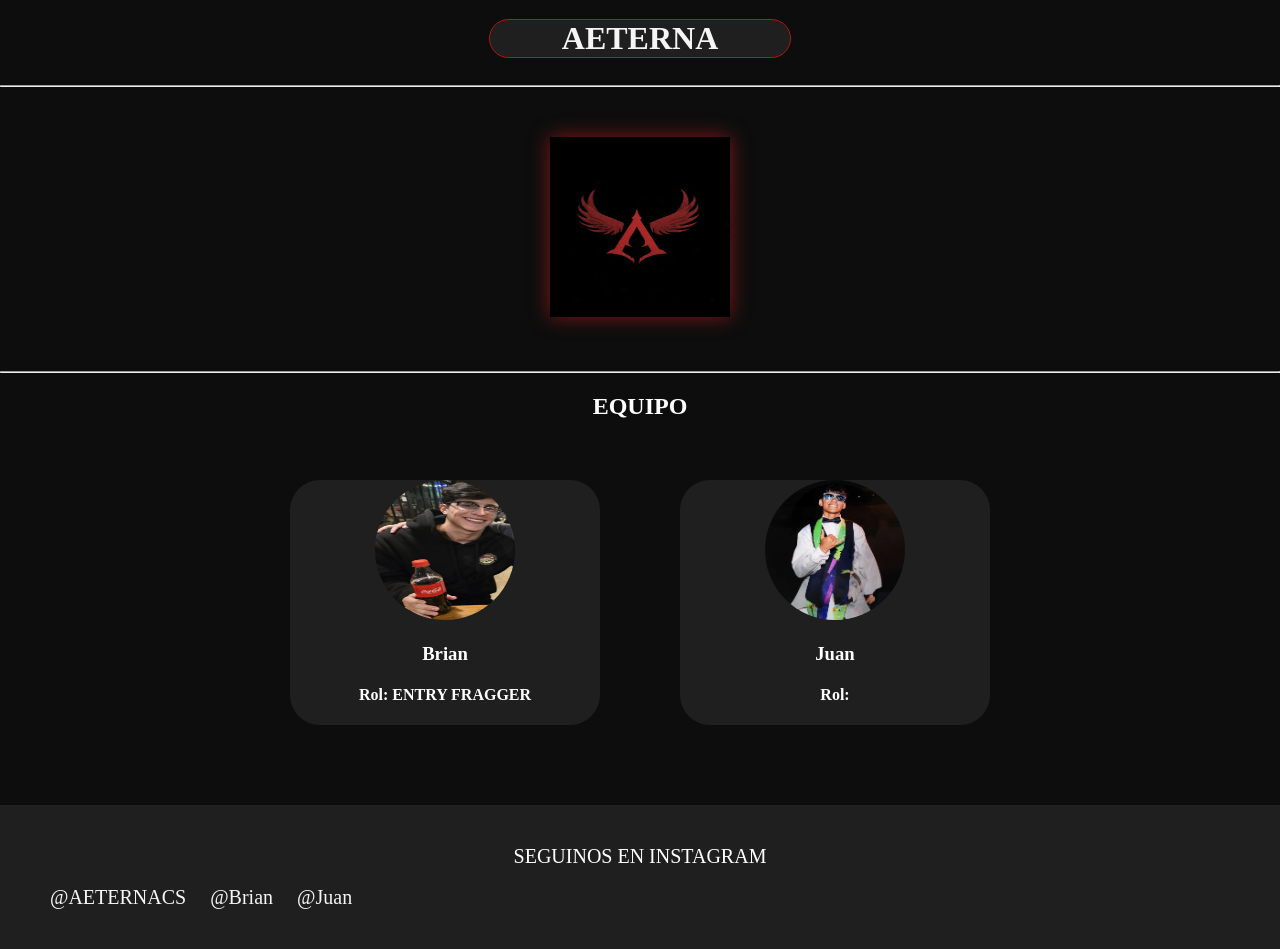
==== index.html @ 4634ca4e "Add files via upload" ====
<!DOCTYPE html>

<head>
    <meta name="viewport" content="width=device-width, initial-scale=1.0">
    <link rel="stylesheet" href="estilos/index.css">
    <title>AETERNA CSS</title>
</head>
<body>
    <header>
        <h1>AETERNA</h1>
    </header>
    <hr class="hr1">
    
    <div class="container">
        <img src="Imagenes/LOGO.jpeg" alt="" class="img1">
        <hr class="hr2">
        <h2>EQUIPO</h2>
        <div class="equipo">
            <div class="player-card">
            <img src="Imagenes/mio.jpeg" alt="">
            <h3>Brian</h3>
            <h4>Rol: ENTRY FRAGGER</h4>
            </div>
            <div class="player-card">
                <img src="Imagenes/juan.jpeg" alt="">
                <h3>Juan</h3>
                <h4>Rol:</h4>
        </div>
        </div>
    </div>
    <footer>
        <p class="follow">SEGUINOS EN INSTAGRAM</p>
        <br>
        <a href="https://www.instagram.com/aeterna_cs2/" class="a1" target="_blank">@AETERNACS</a>
        <a href="https://www.instagram.com/br1an_villalba/" class="a1" target="_blank">@Brian</a>
        <a href="https://www.instagram.com/juancruz.marzola/" class="a1" target="_blank">@Juan</a>
    </footer>
</body>
</html>
---- estilos/index.css ----
html{
    margin: 0;
    padding: 0;
}
body{
    padding: 0;
    background-color: #0d0d0d;
    margin: 0;
}
.follow{
    color: white;
    margin: 0;
    text-align: center;
    font-size: 20px;
}
footer:hover{
  box-shadow: 0px 0px 0px 0.3rem #B21B1B;
}
.a1{
    text-decoration: none;
    color: whitesmoke;
    font-size: 20px;
    padding: 10px;
}
header{
    text-align: center;
}
header h1{
    color: #f5f5f5;
    background-color: #1f1f1f;  
    text-align: center;
    display: inline-block;
    width: 300px;
    border-radius: 20px;
     margin-top: 20px;
    margin-bottom: 20px;
    outline: 1px solid #B21B1B;
}
.hr1{
    background-color: white;
    margin-bottom: 20px;
}
.hr2{
    margin-top: 20px;
}

.container{
    
    text-align: center;
}
.container h2{
    color: white;
    margin-top: 20px;
    margin-bottom: 20px;
}
.equipo{
    display: flex;
    justify-content: center;
    
}
.player-card img{
    width: 140px;
    height: 140px;
    border-radius: 50%;
}
.player-card{
    background-color: #1f1f1f;
    width: 310px;
    border-radius: 30px;
    transition: transform 0.3s;
    margin: 40px;
}
.player-card:hover{
    transform: translateY(-20px);
    box-shadow: 0.1rem 0.1rem 0.2rem 0.3rem #B21B1B;
}
.img1{
    width: 180px; 
    height: 180px; 
    margin: 30px auto; 
    filter: drop-shadow(0px 0px 10px rgba(178, 27, 27, 0.7));
    transition: all 0.4s ease-in-out;
    cursor: pointer;
}
.img1:hover{
    transform: scale(1.2);
    /* El brillo se hace más intenso y grande */
    filter: drop-shadow(0px 0px 20px rgba(255, 50, 50, 1));
}
h3, h4{
    color: white;
}
footer{
    margin-top: 40px;
    background-color: #1f1f1f;
    padding: 40px;
    transition: box-shadow 0.4s;
}
footer h4{
    margin: 0;

}
footer p{
    margin-top: 10px;
    color: white;
}

@media (max-width: 768px) {
    .contenedor-equipo { 
        flex-direction: column; 
        align-items: center;
    }

    .tarjeta-jugador { 
        width: 90%; 
        margin-bottom: 20px;
    }
    
    h1 {
        font-size: 2rem; 
    }
}
img{
    max-width: 100%;
    height: auto;
}
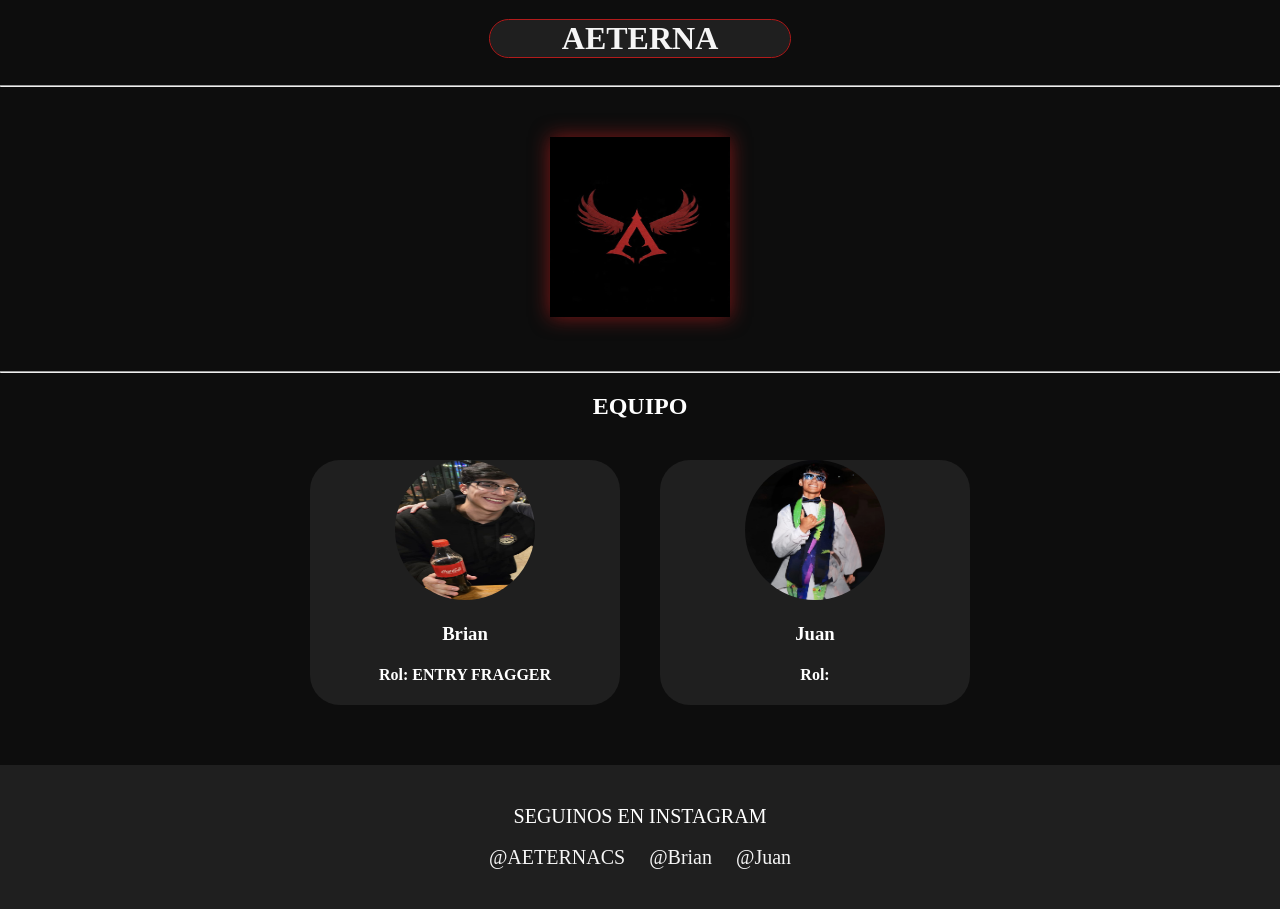
==== commit db587e2b: "Add files via upload" ====
--- a/index.html
+++ b/index.html
@@ -1,5 +1,4 @@
 <!DOCTYPE html>
-
 <head>
     <meta name="viewport" content="width=device-width, initial-scale=1.0">
     <link rel="stylesheet" href="estilos/index.css">
@@ -8,6 +7,7 @@
 <body>
     <header>
         <h1>AETERNA</h1>
+
     </header>
     <hr class="hr1">
     
@@ -27,13 +27,17 @@
                 <h4>Rol:</h4>
         </div>
         </div>
+        
     </div>
     <footer>
         <p class="follow">SEGUINOS EN INSTAGRAM</p>
         <br>
+        <div class="d1"> 
         <a href="https://www.instagram.com/aeterna_cs2/" class="a1" target="_blank">@AETERNACS</a>
         <a href="https://www.instagram.com/br1an_villalba/" class="a1" target="_blank">@Brian</a>
         <a href="https://www.instagram.com/juancruz.marzola/" class="a1" target="_blank">@Juan</a>
+    </div>
+      
     </footer>
 </body>
 </html>
--- a/estilos/index.css
+++ b/estilos/index.css
@@ -1,80 +1,104 @@
-html{
+html {
     margin: 0;
     padding: 0;
 }
-body{
+
+body {
     padding: 0;
     background-color: #0d0d0d;
     margin: 0;
 }
-.follow{
+
+.follow {
     color: white;
     margin: 0;
     text-align: center;
     font-size: 20px;
 }
-footer:hover{
-  box-shadow: 0px 0px 0px 0.3rem #B21B1B;
+.c1{
+    font-size: 20px;
+    border-radius: 10px;
+    cursor: pointer;
+    background-color: yellow;
 }
-.a1{
+.c1:hover{
+    transform: translateY(-5px);
+    box-shadow: 0.1rem 0.1rem 0.2rem 0.2rem #B21B1B;
+}
+footer:hover {
+    box-shadow: 0px 0px 0px 0.3rem #B21B1B;
+}
+.d1{
+    text-align: center;
+}
+.a1 {
     text-decoration: none;
     color: whitesmoke;
     font-size: 20px;
     padding: 10px;
 }
-header{
+
+header {
     text-align: center;
 }
-header h1{
+
+header h1 {
     color: #f5f5f5;
     background-color: #1f1f1f;  
     text-align: center;
     display: inline-block;
     width: 300px;
     border-radius: 20px;
-     margin-top: 20px;
+    margin-top: 20px;
     margin-bottom: 20px;
     outline: 1px solid #B21B1B;
 }
-.hr1{
+
+.hr1 {
     background-color: white;
     margin-bottom: 20px;
 }
-.hr2{
+
+.hr2 {
     margin-top: 20px;
 }
 
-.container{
-    
+.container {
     text-align: center;
 }
-.container h2{
+
+.container h2 {
     color: white;
     margin-top: 20px;
     margin-bottom: 20px;
 }
-.equipo{
+
+.equipo {
     display: flex;
     justify-content: center;
-    
+    flex-wrap: wrap; /* Esto ayuda a que bajen si no caben */
 }
-.player-card img{
+
+.player-card img {
     width: 140px;
     height: 140px;
     border-radius: 50%;
 }
-.player-card{
+
+.player-card {
     background-color: #1f1f1f;
     width: 310px;
     border-radius: 30px;
     transition: transform 0.3s;
-    margin: 40px;
+    margin: 20px; /* Reduje un poco el margen para que quepa mejor */
 }
-.player-card:hover{
+
+.player-card:hover {
     transform: translateY(-20px);
     box-shadow: 0.1rem 0.1rem 0.2rem 0.3rem #B21B1B;
 }
-.img1{
+
+.img1 {
     width: 180px; 
     height: 180px; 
     margin: 30px auto; 
@@ -82,45 +106,52 @@
     transition: all 0.4s ease-in-out;
     cursor: pointer;
 }
-.img1:hover{
+
+.img1:hover {
     transform: scale(1.2);
-    /* El brillo se hace más intenso y grande */
     filter: drop-shadow(0px 0px 20px rgba(255, 50, 50, 1));
 }
-h3, h4{
+
+h3, h4 {
     color: white;
 }
-footer{
+
+footer {
     margin-top: 40px;
     background-color: #1f1f1f;
     padding: 40px;
     transition: box-shadow 0.4s;
 }
-footer h4{
+
+footer h4 {
     margin: 0;
+}
 
-}
-footer p{
+footer p {
     margin-top: 10px;
     color: white;
 }
 
-@media (max-width: 768px) {
-    .contenedor-equipo { 
-        flex-direction: column; 
-        align-items: center;
+@media (max-width: 600px) {
+    /* Buscá la clase que envuelve a Brian y Juan y poné su nombre acá */
+    .equipo-container, .jugadores, section { 
+        display: flex;
+        flex-direction: column; /* Los pone uno abajo del otro */
+        gap: 20px;
     }
 
-    .tarjeta-jugador { 
-        width: 90%; 
-        margin-bottom: 20px;
+    /* Hace que las tarjetas ocupen el ancho del celular */
+    .tarjeta, .player-card { 
+        width: 70% !important; 
+        max-width: 350px;
     }
-    
+
     h1 {
-        font-size: 2rem; 
+        font-size: 1.8rem; /* Ajusta el título para que no sea gigante */
     }
 }
-img{
+
+img {
     max-width: 100%;
     height: auto;
-}
+}
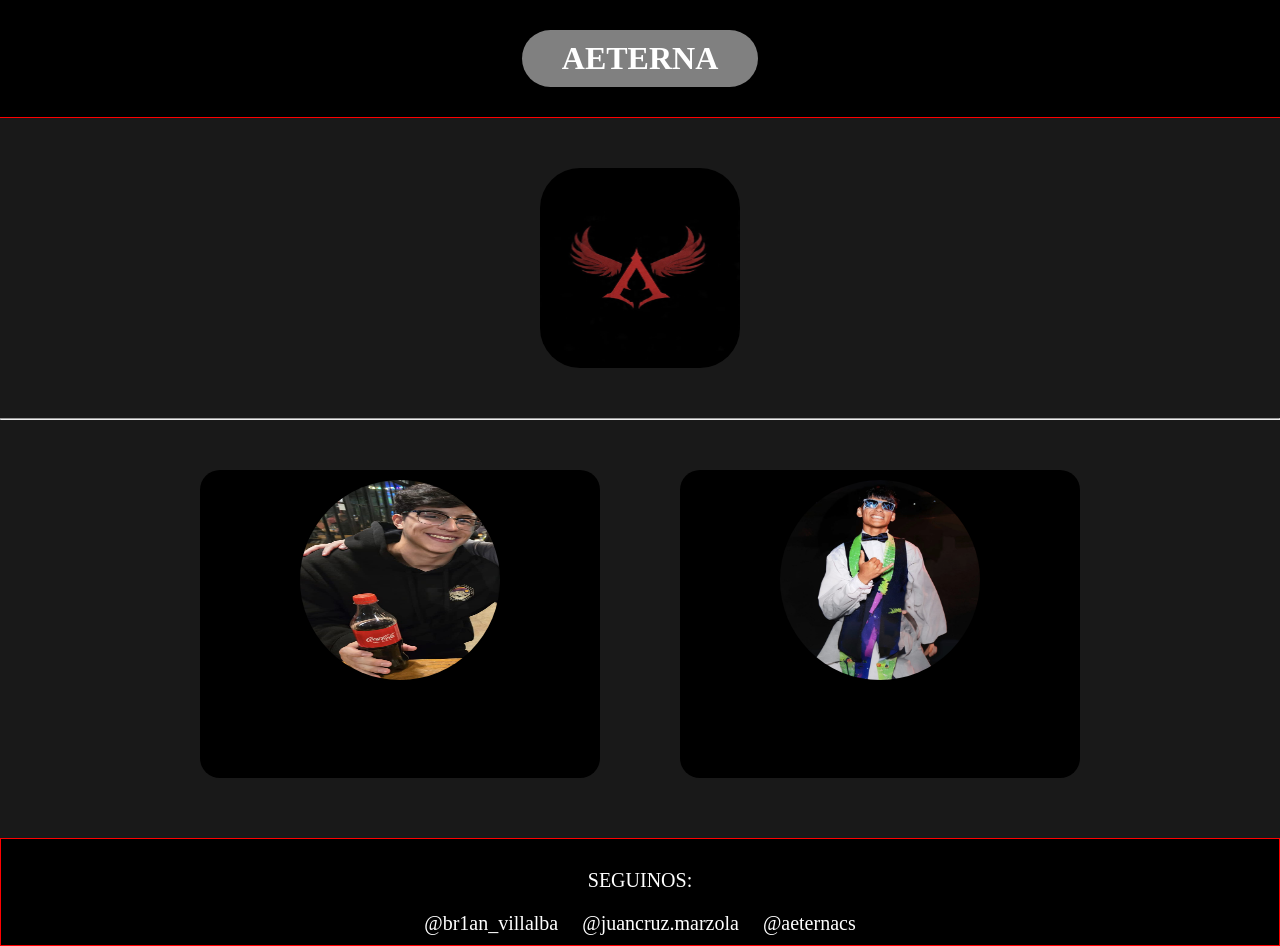
==== commit 09f5a2e3: "Add files via upload" ====
--- a/index.html
+++ b/index.html
@@ -5,39 +5,41 @@
     <title>AETERNA CSS</title>
 </head>
 <body>
-    <header>
-        <h1>AETERNA</h1>
-
+    <header class="encabezado">
+        <h1 class="nombre-logo">
+            AETERNA
+        </h1>
     </header>
-    <hr class="hr1">
-    
-    <div class="container">
+    <div class="imagen">
         <img src="Imagenes/LOGO.jpeg" alt="" class="img1">
-        <hr class="hr2">
-        <h2>EQUIPO</h2>
-        <div class="equipo">
-            <div class="player-card">
-            <img src="Imagenes/mio.jpeg" alt="">
-            <h3>Brian</h3>
-            <h4>Rol: ENTRY FRAGGER</h4>
-            </div>
-            <div class="player-card">
-                <img src="Imagenes/juan.jpeg" alt="">
-                <h3>Juan</h3>
-                <h4>Rol:</h4>
+    </div>
+    <hr>
+ <div class="contenedor">
+       <div class="tarjeta">
+        <div class="jugador">
+            <img src="Imagenes/mio.jpeg" alt="" class="img2">
+            <p>Brian</p>
+            <p>Rol: IGL</p>
+        </div>
+    </div>
+    <div class="tarjeta">
+        <div class="jugador">
+            <img src="Imagenes/juan.jpeg" alt="" class="img2">
+            <p>Juan</p>
+            <p>Rol: ENTRY FRAGGER</p>
         </div>
         </div>
-        
     </div>
-    <footer>
-        <p class="follow">SEGUINOS EN INSTAGRAM</p>
-        <br>
-        <div class="d1"> 
-        <a href="https://www.instagram.com/aeterna_cs2/" class="a1" target="_blank">@AETERNACS</a>
-        <a href="https://www.instagram.com/br1an_villalba/" class="a1" target="_blank">@Brian</a>
-        <a href="https://www.instagram.com/juancruz.marzola/" class="a1" target="_blank">@Juan</a>
-    </div>
-      
+ </div>
+   
+     <footer>
+        <div class="text">
+            <p>SEGUINOS:</p> <br>
+            <a href="https://www.instagram.com/br1an_villalba/" target="_blank" class="p1"> @br1an_villalba</a>
+            <a href="https://www.instagram.com/juancruz.marzola/" target="_blank" class="p1"> @juancruz.marzola</a>
+            <a href="https://www.instagram.com/aeterna_esports2025/" target="_blank" class="p1">@aeternacs</a>
+        </div>
     </footer>
+   
 </body>
 </html>
--- a/estilos/index.css
+++ b/estilos/index.css
@@ -1,157 +1,133 @@
-html {
+html{
     margin: 0;
     padding: 0;
 }
+body{
+    margin: 0px;
+    padding: 0px;
+    background-color: rgba(0, 0, 0, 0.9);
+}
+.encabezado{
+    background-color: rgba(0, 0, 0);
+    display: flex;
+    justify-content: center; /* Esto centra lo que esté adentro */
+    padding: 10px 0;
+    border-bottom: 1px solid red;
+    margin-bottom: 40px;
+}
+.contenedor{
+    width: 100%;
+    height: auto;
+    justify-content: center;
+    display: flex;
+    padding: 10px 0;
+}
+.imagen{
+    width: 100%;
+    height: auto;
+    justify-content: center;
+    display: flex;
+    padding: 10px 0;
+}
+hr{
+    margin-top: 40px;
+    margin-bottom: 40px;
+}
+.tarjeta{
+    width: 400px;
+    height: auto;
+    justify-content: center;
+    display: flex;
+    padding: 10px 0;
+    background-color: black;
+    border-radius: 20px;
+    transition: 0.5 ease;
+    margin-left: 40px;
+    margin-right: 40px;
+}
 
-body {
-    padding: 0;
-    background-color: #0d0d0d;
+.nombre-logo{
+    background-color: gray;
+    color: white;
+    width: fit-content;      /* Esto hace que el gris sea del tamaño del texto */
+    padding: 10px 40px;     /* Espacio para que no se vea apretado */
+    margin: 20px 0;         /* 20px arriba/abajo, 0 a los lados (flex ya lo centra) */
+    text-align: center;
+    border-radius: 40px;
+}
+
+.img1{
+    width: 200px;
+    height: 200px; 
+    transition: 1s ease;
+    border-radius: 40px;
+    backface-visibility: hidden;
+}
+.img1:hover{
+    transform: translateY(-20px);
+    box-shadow: 1px 1px 10px 4px red;
+
+}
+.img2{
+    width: 200px;
+    height: 200px; 
+    border-radius: 50%;
+}
+footer{
+    background-color: black;
+    padding: 10px;
+    margin-top: 50px;
+    text-align: center;
+    display: flex;
+    flex-wrap: wrap;
+    flex-direction: column;
+}
+.text{
     margin: 0;
 }
-
-.follow {
+.text p{
+    display: inline-block;
     color: white;
-    margin: 0;
+    font-size: 20px;
+    transition: 1s ease;
+}
+.p1{
+    padding-left: 10px;
+    padding-right: 10px ;
+    font-size: 20px;
+    text-decoration: none;
+    color: white;
+    transition: 1s ease;
+}
+.p1:hover{
+    color: cyan;
+    text-shadow: 4px 4px red;
+}
+footer{
+    border: 1px solid red;
+}
+.jugador p{
+    opacity: 0;
+    color: white;
     text-align: center;
+    transition: 0.5s ease;
+}
+.tarjeta:hover{
+    box-shadow: 0px 0px 30px 0 red;
+    transform: translateY(-10px);
+}
+.tarjeta:hover p{
+    opacity: 1;
     font-size: 20px;
-}
-.c1{
-    font-size: 20px;
-    border-radius: 10px;
-    cursor: pointer;
-    background-color: yellow;
-}
-.c1:hover{
-    transform: translateY(-5px);
-    box-shadow: 0.1rem 0.1rem 0.2rem 0.2rem #B21B1B;
-}
-footer:hover {
-    box-shadow: 0px 0px 0px 0.3rem #B21B1B;
-}
-.d1{
-    text-align: center;
-}
-.a1 {
-    text-decoration: none;
-    color: whitesmoke;
-    font-size: 20px;
-    padding: 10px;
+    text-shadow: 10px 10px red;
+    transform: translateY(-10px);
 }
 
-header {
-    text-align: center;
+@media screen and (max-width: 480px){
+
+body{
+    height: 100%;
 }
 
-header h1 {
-    color: #f5f5f5;
-    background-color: #1f1f1f;  
-    text-align: center;
-    display: inline-block;
-    width: 300px;
-    border-radius: 20px;
-    margin-top: 20px;
-    margin-bottom: 20px;
-    outline: 1px solid #B21B1B;
 }
 
-.hr1 {
-    background-color: white;
-    margin-bottom: 20px;
-}
-
-.hr2 {
-    margin-top: 20px;
-}
-
-.container {
-    text-align: center;
-}
-
-.container h2 {
-    color: white;
-    margin-top: 20px;
-    margin-bottom: 20px;
-}
-
-.equipo {
-    display: flex;
-    justify-content: center;
-    flex-wrap: wrap; /* Esto ayuda a que bajen si no caben */
-}
-
-.player-card img {
-    width: 140px;
-    height: 140px;
-    border-radius: 50%;
-}
-
-.player-card {
-    background-color: #1f1f1f;
-    width: 310px;
-    border-radius: 30px;
-    transition: transform 0.3s;
-    margin: 20px; /* Reduje un poco el margen para que quepa mejor */
-}
-
-.player-card:hover {
-    transform: translateY(-20px);
-    box-shadow: 0.1rem 0.1rem 0.2rem 0.3rem #B21B1B;
-}
-
-.img1 {
-    width: 180px; 
-    height: 180px; 
-    margin: 30px auto; 
-    filter: drop-shadow(0px 0px 10px rgba(178, 27, 27, 0.7));
-    transition: all 0.4s ease-in-out;
-    cursor: pointer;
-}
-
-.img1:hover {
-    transform: scale(1.2);
-    filter: drop-shadow(0px 0px 20px rgba(255, 50, 50, 1));
-}
-
-h3, h4 {
-    color: white;
-}
-
-footer {
-    margin-top: 40px;
-    background-color: #1f1f1f;
-    padding: 40px;
-    transition: box-shadow 0.4s;
-}
-
-footer h4 {
-    margin: 0;
-}
-
-footer p {
-    margin-top: 10px;
-    color: white;
-}
-
-@media (max-width: 600px) {
-    /* Buscá la clase que envuelve a Brian y Juan y poné su nombre acá */
-    .equipo-container, .jugadores, section { 
-        display: flex;
-        flex-direction: column; /* Los pone uno abajo del otro */
-        gap: 20px;
-    }
-
-    /* Hace que las tarjetas ocupen el ancho del celular */
-    .tarjeta, .player-card { 
-        width: 70% !important; 
-        max-width: 350px;
-    }
-
-    h1 {
-        font-size: 1.8rem; /* Ajusta el título para que no sea gigante */
-    }
-}
-
-img {
-    max-width: 100%;
-    height: auto;
-}
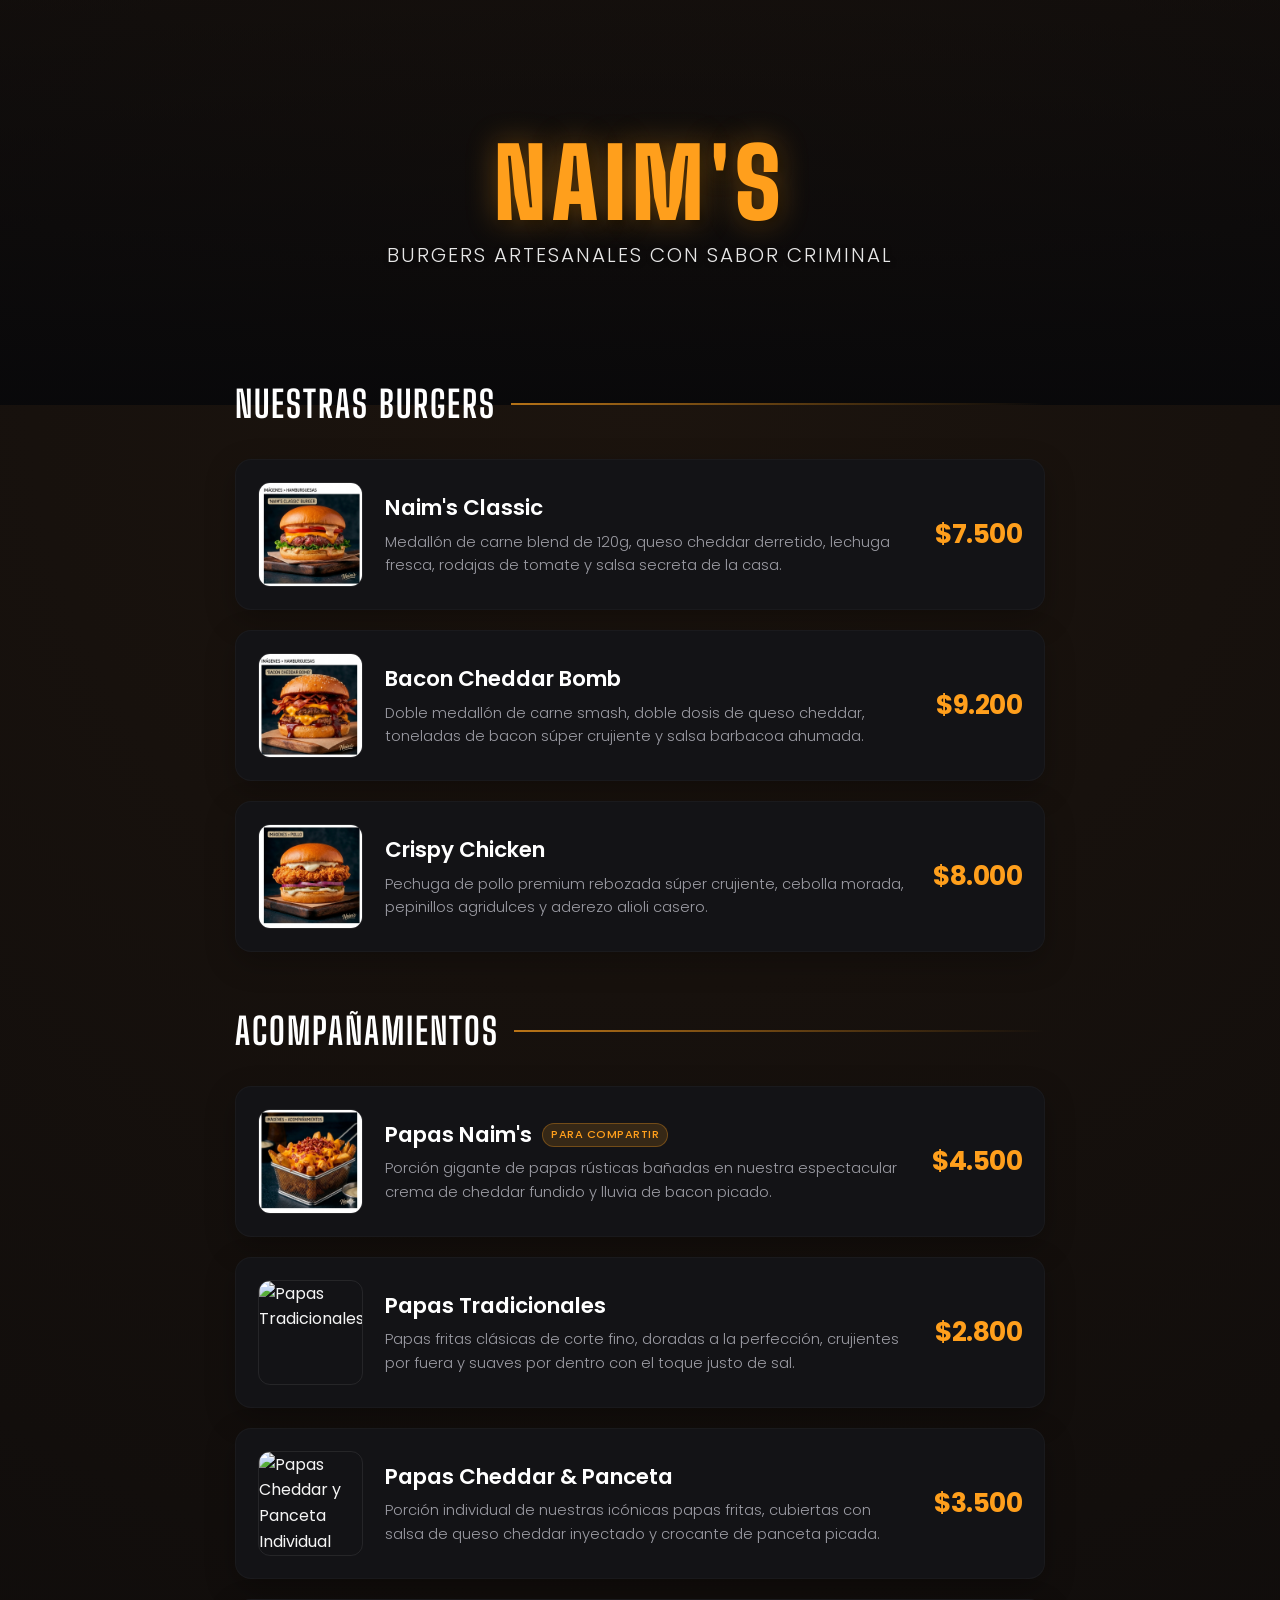
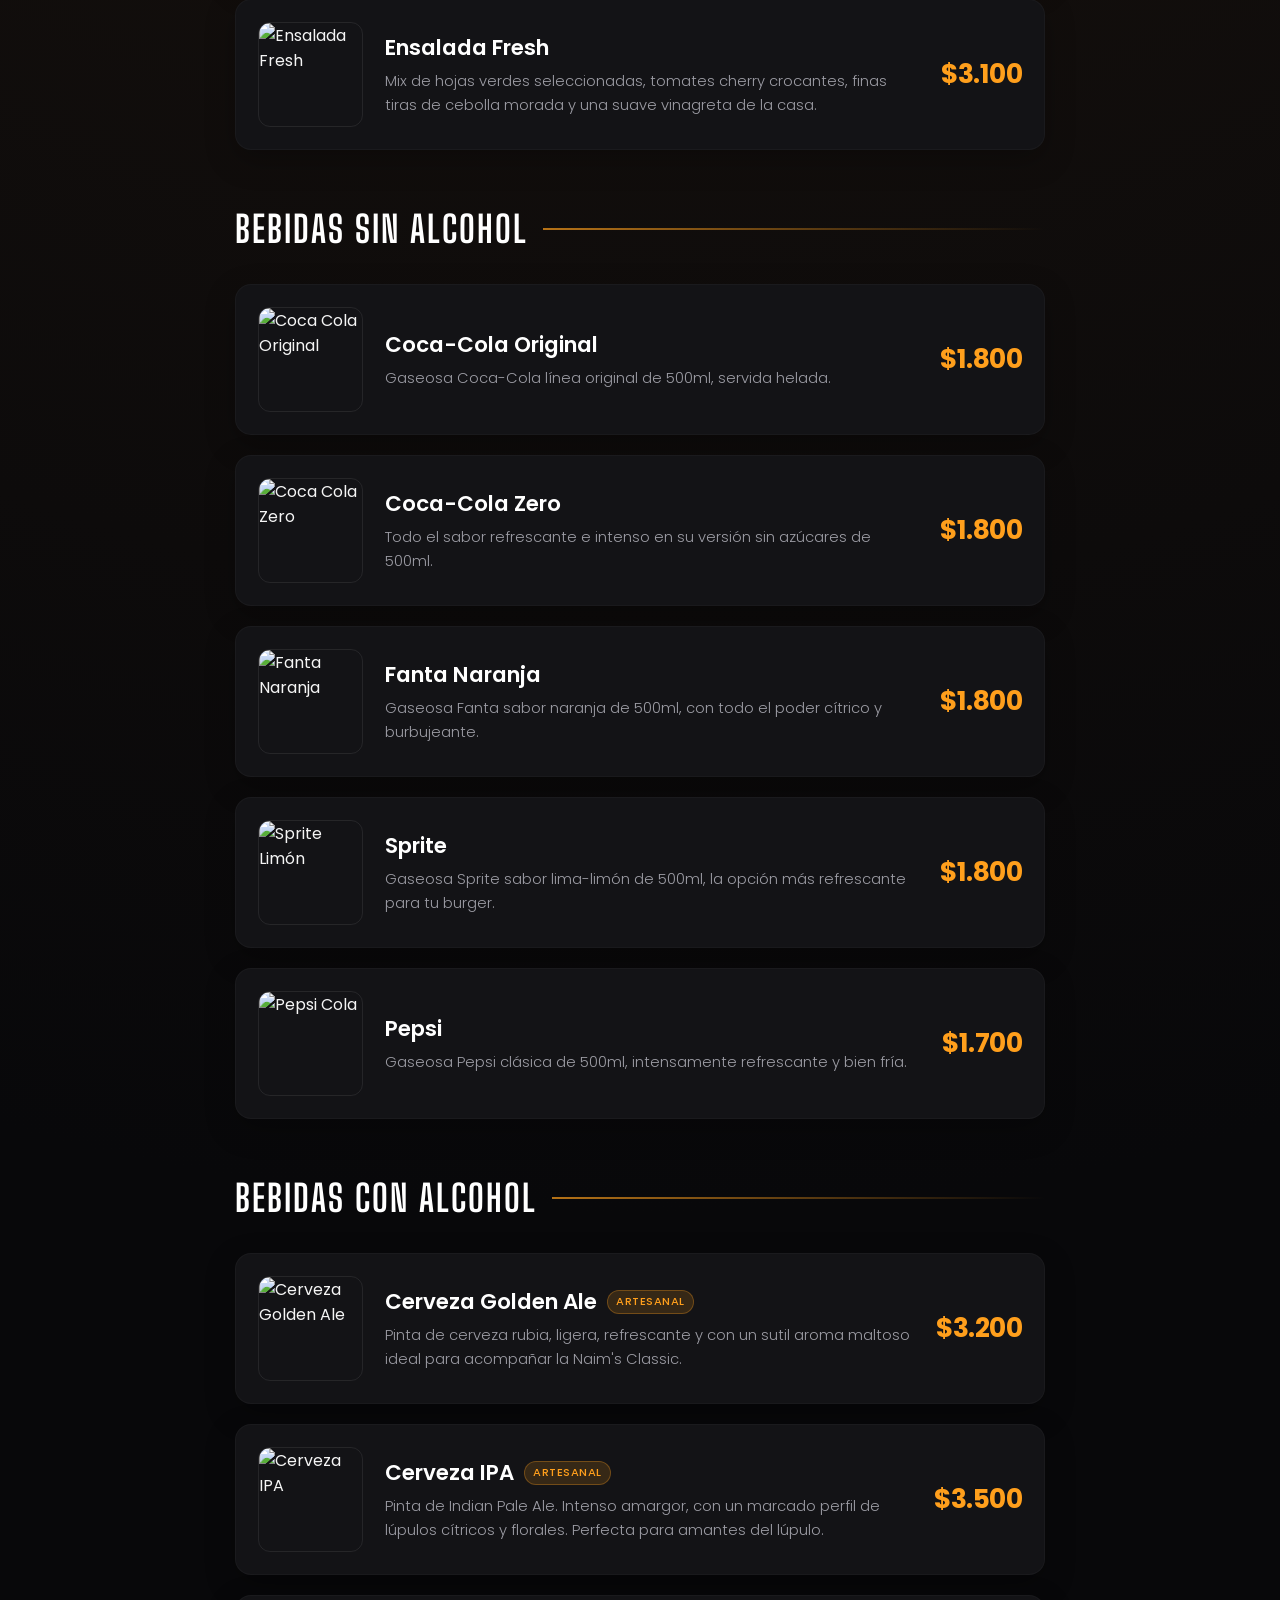
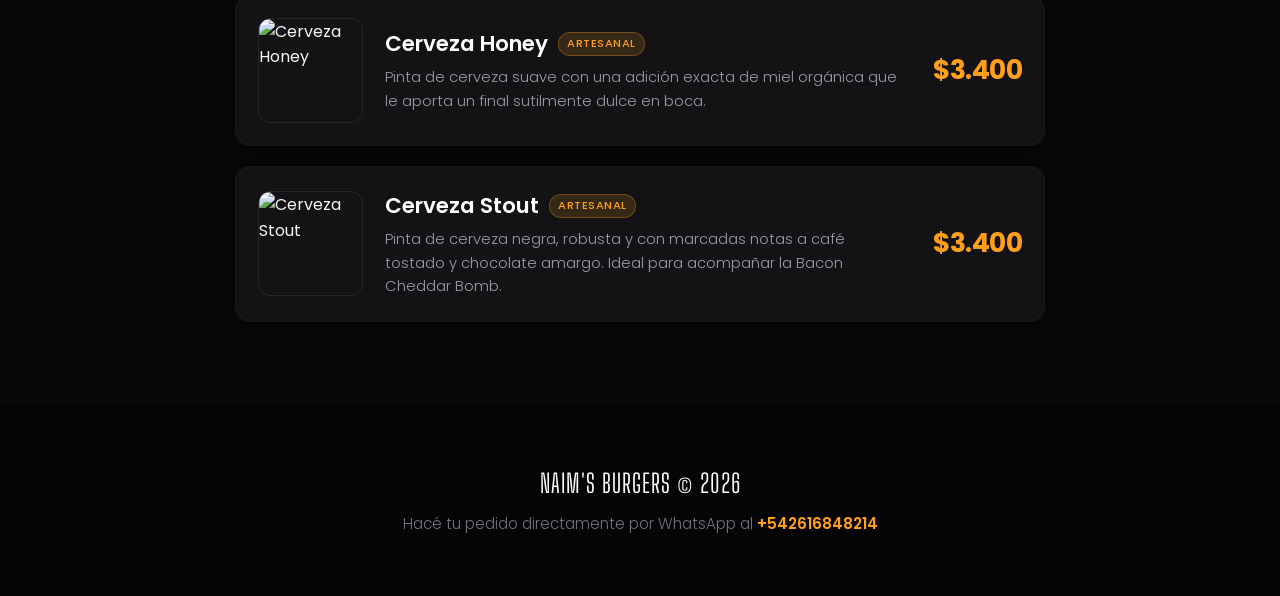
==== commit 659d729e: "Update index.html" ====
--- a/index.html
+++ b/index.html
@@ -1,45 +1,210 @@
 <!DOCTYPE html>
+<html lang="es">
 <head>
+    <meta charset="UTF-8">
     <meta name="viewport" content="width=device-width, initial-scale=1.0">
-    <link rel="stylesheet" href="estilos/index.css">
-    <title>AETERNA CSS</title>
+    <title>Naim's - Premium Burgers</title>
+    <!-- Importamos tipografías modernas y estéticas de Google Fonts -->
+    <link rel="preconnect" href="https://fonts.googleapis.com">
+    <link rel="preconnect" href="https://fonts.gstatic.com" crossorigin>
+    <link href="https://fonts.googleapis.com/css2?family=Big+Shoulders+Display:wght@800;900&family=Poppins:wght@300;400;600;700&display=swap" rel="stylesheet">
+    <!-- Tu archivo de estilos -->
+    <link rel="stylesheet" href="../estilos/index.css">
 </head>
 <body>
-    <header class="encabezado">
-        <h1 class="nombre-logo">
-            AETERNA
-        </h1>
+
+    <header>
+        <div class="header-overlay"></div>
+        <div class="header-content">
+            <h1>Naim's</h1>
+            <p class="slogan">Burgers artesanales con sabor criminal</p>
+        </div>
     </header>
-    <div class="imagen">
-        <img src="Imagenes/LOGO.jpeg" alt="" class="img1">
-    </div>
-    <hr>
- <div class="contenedor">
-       <div class="tarjeta">
-        <div class="jugador">
-            <img src="Imagenes/mio.jpeg" alt="" class="img2">
-            <p>Brian</p>
-            <p>Rol: IGL</p>
-        </div>
-    </div>
-    <div class="tarjeta">
-        <div class="jugador">
-            <img src="Imagenes/juan.jpeg" alt="" class="img2">
-            <p>Juan</p>
-            <p>Rol: ENTRY FRAGGER</p>
-        </div>
-        </div>
-    </div>
- </div>
-   
-     <footer>
-        <div class="text">
-            <p>SEGUINOS:</p> <br>
-            <a href="https://www.instagram.com/br1an_villalba/" target="_blank" class="p1"> @br1an_villalba</a>
-            <a href="https://www.instagram.com/juancruz.marzola/" target="_blank" class="p1"> @juancruz.marzola</a>
-            <a href="https://www.instagram.com/aeterna_esports2025/" target="_blank" class="p1">@aeternacs</a>
-        </div>
+
+    <main class="menu-container">
+        
+        <!-- SECCIÓN: HAMBURGUESAS -->
+        <section class="menu-section">
+            <h2 class="section-title">Nuestras Burgers</h2>
+            <div class="menu-grid">
+                
+                <div class="menu-item">
+                    <img src="../img/splitimage.im-1.png" alt="Naim's Classic" class="burger-img">
+                    <div class="item-info">
+                        <h3>Naim's Classic</h3>
+                        <p>Medallón de carne blend de 120g, queso cheddar derretido, lechuga fresca, rodajas de tomate y salsa secreta de la casa.</p>
+                    </div>
+                    <span class="price">$7.500</span>
+                </div>
+
+                <div class="menu-item">
+                    <img src="../img/splitimage.im-2.png" alt="Bacon Cheddar Bomb" class="burger-img">
+                    <div class="item-info">
+                        <h3>Bacon Cheddar Bomb</h3>
+                        <p>Doble medallón de carne smash, doble dosis de queso cheddar, toneladas de bacon súper crujiente y salsa barbacoa ahumada.</p>
+                    </div>
+                    <span class="price">$9.200</span>
+                </div>
+
+                <div class="menu-item">
+                    <img src="../img/splitimage.im-3.png" alt="Crispy Chicken" class="burger-img">
+                    <div class="item-info">
+                        <h3>Crispy Chicken</h3>
+                        <p>Pechuga de pollo premium rebozada súper crujiente, cebolla morada, pepinillos agridulces y aderezo alioli casero.</p>
+                    </div>
+                    <span class="price">$8.000</span>
+                </div>
+
+            </div>
+        </section>
+
+        <!-- SECCIÓN: ACOMPAÑAMIENTOS -->
+        <section class="menu-section">
+            <h2 class="section-title">Acompañamientos</h2>
+            <div class="menu-grid">
+                
+                <div class="menu-item">
+                    <img src="../img/splitimage.im-4.png" alt="Papas Naim's" class="burger-img">
+                    <div class="item-info">
+                        <h3>Papas Naim's <span class="badge">Para Compartir</span></h3>
+                        <p>Porción gigante de papas rústicas bañadas en nuestra espectacular crema de cheddar fundido y lluvia de bacon picado.</p>
+                    </div>
+                    <span class="price">$4.500</span>
+                </div>
+
+                <div class="menu-item">
+                    <img src="https://images.unsplash.com/photo-1573080496219-bb080dd4f877?q=80&w=400" alt="Papas Tradicionales" class="burger-img">
+                    <div class="item-info">
+                        <h3>Papas Tradicionales</h3>
+                        <p>Papas fritas clásicas de corte fino, doradas a la perfección, crujientes por fuera y suaves por dentro con el toque justo de sal.</p>
+                    </div>
+                    <span class="price">$2.800</span>
+                </div>
+
+                <div class="menu-item">
+                    <img src="https://images.unsplash.com/photo-1607301408220-e1d4ba81d23b?q=80&w=400" alt="Papas Cheddar y Panceta Individual" class="burger-img">
+                    <div class="item-info">
+                        <h3>Papas Cheddar & Panceta</h3>
+                        <p>Porción individual de nuestras icónicas papas fritas, cubiertas con salsa de queso cheddar inyectado y crocante de panceta picada.</p>
+                    </div>
+                    <span class="price">$3.500</span>
+                </div>
+
+                <div class="menu-item">
+                    <img src="https://images.unsplash.com/photo-1512621776951-a57141f2eefd?q=80&w=400" alt="Ensalada Fresh" class="burger-img">
+                    <div class="item-info">
+                        <h3>Ensalada Fresh</h3>
+                        <p>Mix de hojas verdes seleccionadas, tomates cherry crocantes, finas tiras de cebolla morada y una suave vinagreta de la casa.</p>
+                    </div>
+                    <span class="price">$3.100</span>
+                </div>
+
+            </div>
+        </section>
+
+        <!-- SECCIÓN: BEBIDAS SIN ALCOHOL -->
+        <section class="menu-section">
+            <h2 class="section-title">Bebidas sin Alcohol</h2>
+            <div class="menu-grid">
+                
+                <div class="menu-item">
+                    <img src="https://images.unsplash.com/photo-1622483767028-3f66f32aef97?q=80&w=400" alt="Coca Cola Original" class="burger-img">
+                    <div class="item-info">
+                        <h3>Coca-Cola Original</h3>
+                        <p>Gaseosa Coca-Cola línea original de 500ml, servida helada.</p>
+                    </div>
+                    <span class="price">$1.800</span>
+                </div>
+
+                <div class="menu-item">
+                    <img src="https://images.unsplash.com/photo-1554866585-cd94860890b7?q=80&w=400" alt="Coca Cola Zero" class="burger-img">
+                    <div class="item-info">
+                        <h3>Coca-Cola Zero</h3>
+                        <p>Todo el sabor refrescante e intenso en su versión sin azúcares de 500ml.</p>
+                    </div>
+                    <span class="price">$1.800</span>
+                </div>
+
+                <div class="menu-item">
+                    <img src="https://images.unsplash.com/photo-1624517452488-04869289c4ca?q=80&w=400" alt="Fanta Naranja" class="burger-img">
+                    <div class="item-info">
+                        <h3>Fanta Naranja</h3>
+                        <p>Gaseosa Fanta sabor naranja de 500ml, con todo el poder cítrico y burbujeante.</p>
+                    </div>
+                    <span class="price">$1.800</span>
+                </div>
+
+                <div class="menu-item">
+                    <img src="https://images.unsplash.com/photo-1625772290748-160b2a603897?q=80&w=400" alt="Sprite Limón" class="burger-img">
+                    <div class="item-info">
+                        <h3>Sprite</h3>
+                        <p>Gaseosa Sprite sabor lima-limón de 500ml, la opción más refrescante para tu burger.</p>
+                    </div>
+                    <span class="price">$1.800</span>
+                </div>
+
+                <div class="menu-item">
+                    <img src="https://images.unsplash.com/photo-1531384370597-8590413be53a?q=80&w=400" alt="Pepsi Cola" class="burger-img">
+                    <div class="item-info">
+                        <h3>Pepsi</h3>
+                        <p>Gaseosa Pepsi clásica de 500ml, intensamente refrescante y bien fría.</p>
+                    </div>
+                    <span class="price">$1.700</span>
+                </div>
+
+            </div>
+        </section>
+
+        <!-- SECCIÓN: BEBIDAS CON ALCOHOL -->
+        <section class="menu-section">
+            <h2 class="section-title">Bebidas con Alcohol</h2>
+            <div class="menu-grid">
+                
+                <div class="menu-item">
+                    <img src="https://images.unsplash.com/photo-1608270586620-248524c67de9?q=80&w=400" alt="Cerveza Golden Ale" class="burger-img">
+                    <div class="item-info">
+                        <h3>Cerveza Golden Ale <span class="badge">Artesanal</span></h3>
+                        <p>Pinta de cerveza rubia, ligera, refrescante y con un sutil aroma maltoso ideal para acompañar la Naim's Classic.</p>
+                    </div>
+                    <span class="price">$3.200</span>
+                </div>
+
+                <div class="menu-item">
+                    <img src="https://images.unsplash.com/photo-1532634922-8fe0b757fb13?q=80&w=400" alt="Cerveza IPA" class="burger-img">
+                    <div class="item-info">
+                        <h3>Cerveza IPA <span class="badge">Artesanal</span></h3>
+                        <p>Pinta de Indian Pale Ale. Intenso amargor, con un marcado perfil de lúpulos cítricos y florales. Perfecta para amantes del lúpulo.</p>
+                    </div>
+                    <span class="price">$3.500</span>
+                </div>
+
+                <div class="menu-item">
+                    <img src="https://images.unsplash.com/photo-1600788886242-5c96aabe3757?q=80&w=400" alt="Cerveza Honey" class="burger-img">
+                    <div class="item-info">
+                        <h3>Cerveza Honey <span class="badge">Artesanal</span></h3>
+                        <p>Pinta de cerveza suave con una adición exacta de miel orgánica que le aporta un final sutilmente dulce en boca.</p>
+                    </div>
+                    <span class="price">$3.400</span>
+                </div>
+
+                <div class="menu-item">
+                    <img src="https://images.unsplash.com/photo-1584225065152-4a1454aa3d4e?q=80&w=400" alt="Cerveza Stout" class="burger-img">
+                    <div class="item-info">
+                        <h3>Cerveza Stout <span class="badge">Artesanal</span></h3>
+                        <p>Pinta de cerveza negra, robusta y con marcadas notas a café tostado y chocolate amargo. Ideal para acompañar la Bacon Cheddar Bomb.</p>
+                    </div>
+                    <span class="price">$3.400</span>
+                </div>
+
+            </div>
+        </section>
+
+    </main>
+
+    <footer>
+        <p class="footer-brand">Naim's Burgers &copy; 2026</p>
+        <p class="footer-contact">Hacé tu pedido directamente por WhatsApp al <span>+542616848214</span></p>
     </footer>
-   
+
 </body>
-</html>+</html>
--- a/estilos/index.css
+++ b/estilos/index.css
@@ -1,133 +1,267 @@
-html{
+/* ==========================================================================
+   1. RESET, CONFIGURACIÓN Y TIPOGRAFÍA
+   ========================================================================== */
+* {
     margin: 0;
     padding: 0;
-}
-body{
-    margin: 0px;
-    padding: 0px;
-    background-color: rgba(0, 0, 0, 0.9);
-}
-.encabezado{
-    background-color: rgba(0, 0, 0);
-    display: flex;
-    justify-content: center; /* Esto centra lo que esté adentro */
-    padding: 10px 0;
-    border-bottom: 1px solid red;
-    margin-bottom: 40px;
-}
-.contenedor{
+    box-sizing: border-box;
+}
+
+body {
+    background-color: #08080a;
+    /* Fondo con una atmósfera nocturna muy sutil */
+    background-image: radial-gradient(circle at 50% 10%, #1c140e 0%, #08080a 70%);
+    color: #f5f5f5;
+    font-family: 'Poppins', sans-serif;
+    line-height: 1.6;
+    -webkit-font-smoothing: antialiased;
+}
+
+/* ==========================================================================
+   2. ENCABEZADO PREMIUM (HERO BANNER)
+   ========================================================================== */
+header {
+    height: 45vh;
+    min-height: 320px;
+    display: flex;
+    align-items: center;
+    justify-content: center;
+    text-align: center;
+    background: url('https://images.unsplash.com/photo-1550547660-d9450f859349?q=80&w=1200') no-repeat center center/cover;
+    position: relative;
+    padding: 20px;
+}
+
+/* Capa oscura superpuesta para que el título resalte con fuerza */
+.header-overlay {
+    position: absolute;
+    top: 0;
+    left: 0;
     width: 100%;
-    height: auto;
-    justify-content: center;
-    display: flex;
-    padding: 10px 0;
-}
-.imagen{
-    width: 100%;
-    height: auto;
-    justify-content: center;
-    display: flex;
-    padding: 10px 0;
-}
-hr{
-    margin-top: 40px;
-    margin-bottom: 40px;
-}
-.tarjeta{
-    width: 400px;
-    height: auto;
-    justify-content: center;
-    display: flex;
-    padding: 10px 0;
-    background-color: black;
+    height: 100%;
+    background: linear-gradient(to bottom, rgba(8, 8, 10, 0.3) 0%, rgba(8, 8, 10, 0.95) 100%);
+    z-index: 1;
+}
+
+.header-content {
+    position: relative;
+    z-index: 2;
+}
+
+header h1 {
+    font-family: 'Big Shoulders Display', sans-serif;
+    font-size: 6rem;
+    font-weight: 900;
+    color: #ff9f1c;
+    text-transform: uppercase;
+    letter-spacing: 6px;
+    line-height: 1;
+    text-shadow: 0 0 30px rgba(255, 159, 28, 0.4), 3px 3px 10px rgba(0, 0, 0, 0.9);
+    margin-bottom: 8px;
+}
+
+.slogan {
+    font-size: 1.25rem;
+    color: #ffffff;
+    font-weight: 300;
+    letter-spacing: 2px;
+    text-transform: uppercase;
+    opacity: 0.9;
+    text-shadow: 1px 1px 5px rgba(0,0,0,0.5);
+}
+
+/* ==========================================================================
+   3. SECCIONES Y CATEGORÍAS DEL MENÚ
+   ========================================================================== */
+.menu-container {
+    max-width: 850px;
+    margin: -30px auto 80px auto; /* Sube un poco sobre el banner para un look moderno */
+    padding: 0 20px;
+    position: relative;
+    z-index: 3;
+}
+
+.menu-section {
+    margin-bottom: 50px;
+}
+
+/* Títulos de las categorías (Hamburguesas, Bebidas, etc.) */
+.section-title {
+    font-family: 'Big Shoulders Display', sans-serif;
+    font-size: 2.3rem;
+    color: #ffffff;
+    text-transform: uppercase;
+    letter-spacing: 2px;
+    margin-bottom: 25px;
+    display: flex;
+    align-items: center;
+    gap: 15px;
+}
+
+/* Línea estética dorada al lado de cada título de categoría */
+.section-title::after {
+    content: '';
+    flex-grow: 1;
+    height: 2px;
+    background: linear-gradient(to right, #ff9f1c, rgba(255, 159, 28, 0));
+    opacity: 0.7;
+}
+
+.menu-grid {
+    display: flex;
+    flex-direction: column;
+    gap: 20px;
+}
+
+/* ==========================================================================
+   4. TARJETAS DEL MENÚ (DISEÑO FLOTANTE)
+   ========================================================================== */
+.menu-item {
+    background: #131316;
+    padding: 22px;
+    border-radius: 16px;
+    border: 1px solid rgba(255, 255, 255, 0.03);
+    display: flex;
+    justify-content: space-between;
+    align-items: center;
+    box-shadow: 0 10px 30px rgba(0, 0, 0, 0.25);
+    transition: all 0.35s cubic-bezier(0.25, 1, 0.5, 1);
+}
+
+/* Efectos al pasar el cursor */
+.menu-item:hover {
+    transform: translateY(-4px);
+    background: #18181c;
+    border-color: rgba(255, 159, 28, 0.25);
+    box-shadow: 0 15px 35px rgba(255, 159, 28, 0.08), 0 5px 15px rgba(0, 0, 0, 0.4);
+    cursor: pointer;
+}
+
+/* ==========================================================================
+   5. DETALLES INTERNOS (FOTOS, TEXTO, PRECIO)
+   ========================================================================== */
+.burger-img {
+    width: 105px;
+    height: 105px;
+    object-fit: cover;
+    border-radius: 12px;
+    margin-right: 22px;
+    border: 1px solid rgba(255, 255, 255, 0.08);
+    flex-shrink: 0;
+    transition: transform 0.35s ease;
+}
+
+.menu-item:hover .burger-img {
+    transform: scale(1.05);
+    border-color: #ff9f1c;
+}
+
+.item-info {
+    flex-grow: 1;
+}
+
+.item-info h3 {
+    font-size: 1.35rem;
+    color: #ffffff;
+    font-weight: 600;
+    margin-bottom: 5px;
+    display: flex;
+    align-items: center;
+    gap: 10px;
+}
+
+/* Etiqueta especial "Para compartir" */
+.badge {
+    font-size: 0.7rem;
+    background: rgba(255, 159, 28, 0.15);
+    color: #ff9f1c;
+    padding: 2px 8px;
     border-radius: 20px;
-    transition: 0.5 ease;
-    margin-left: 40px;
-    margin-right: 40px;
-}
-
-.nombre-logo{
-    background-color: gray;
-    color: white;
-    width: fit-content;      /* Esto hace que el gris sea del tamaño del texto */
-    padding: 10px 40px;     /* Espacio para que no se vea apretado */
-    margin: 20px 0;         /* 20px arriba/abajo, 0 a los lados (flex ya lo centra) */
+    font-weight: 500;
+    text-transform: uppercase;
+    letter-spacing: 0.5px;
+    border: 1px solid rgba(255, 159, 28, 0.3);
+}
+
+.item-info p {
+    color: #9c9ca4;
+    font-size: 0.92rem;
+    padding-right: 25px;
+    font-weight: 300;
+}
+
+.price {
+    font-size: 1.65rem;
+    font-weight: 700;
+    color: #ff9f1c;
+    letter-spacing: -0.5px;
+    white-space: nowrap;
+}
+
+/* ==========================================================================
+   6. FOOTER ESTILIZADO
+   ========================================================================== */
+footer {
     text-align: center;
-    border-radius: 40px;
-}
-
-.img1{
-    width: 200px;
-    height: 200px; 
-    transition: 1s ease;
-    border-radius: 40px;
-    backface-visibility: hidden;
-}
-.img1:hover{
-    transform: translateY(-20px);
-    box-shadow: 1px 1px 10px 4px red;
-
-}
-.img2{
-    width: 200px;
-    height: 200px; 
-    border-radius: 50%;
-}
-footer{
-    background-color: black;
-    padding: 10px;
-    margin-top: 50px;
-    text-align: center;
-    display: flex;
-    flex-wrap: wrap;
-    flex-direction: column;
-}
-.text{
-    margin: 0;
-}
-.text p{
-    display: inline-block;
-    color: white;
-    font-size: 20px;
-    transition: 1s ease;
-}
-.p1{
-    padding-left: 10px;
-    padding-right: 10px ;
-    font-size: 20px;
-    text-decoration: none;
-    color: white;
-    transition: 1s ease;
-}
-.p1:hover{
-    color: cyan;
-    text-shadow: 4px 4px red;
-}
-footer{
-    border: 1px solid red;
-}
-.jugador p{
-    opacity: 0;
-    color: white;
-    text-align: center;
-    transition: 0.5s ease;
-}
-.tarjeta:hover{
-    box-shadow: 0px 0px 30px 0 red;
-    transform: translateY(-10px);
-}
-.tarjeta:hover p{
-    opacity: 1;
-    font-size: 20px;
-    text-shadow: 10px 10px red;
-    transform: translateY(-10px);
-}
-
-@media screen and (max-width: 480px){
-
-body{
-    height: 100%;
-}
-
-}
-
+    padding: 60px 20px;
+    background-color: #050507;
+    border-top: 1px solid rgba(255, 255, 255, 0.02);
+}
+
+.footer-brand {
+    font-family: 'Big Shoulders Display', sans-serif;
+    font-size: 1.6rem;
+    color: #ffffff;
+    letter-spacing: 1px;
+    text-transform: uppercase;
+    margin-bottom: 8px;
+}
+
+.footer-contact {
+    color: #72727a;
+    font-size: 0.95rem;
+    font-weight: 300;
+}
+
+.footer-contact span {
+    color: #ff9f1c;
+    font-weight: 600;
+}
+
+/* ==========================================================================
+   7. ADAPTACIÓN PARA DISPOSITIVOS MÓVILES (CELULARES)
+   ========================================================================== */
+@media (max-width: 650px) {
+    header h1 {
+        font-size: 4rem;
+    }
+    
+    .slogan {
+        font-size: 1rem;
+    }
+
+    .menu-container {
+        margin-top: -10px;
+    }
+
+    .menu-item {
+        flex-direction: column;
+        text-align: center;
+        padding: 25px 15px;
+        gap: 15px;
+    }
+
+    .burger-img {
+        margin-right: 0;
+        width: 130px;
+        height: 130px;
+    }
+
+    .item-info p {
+        padding-right: 0;
+    }
+
+    .price {
+        font-size: 1.75rem;
+    }
+}
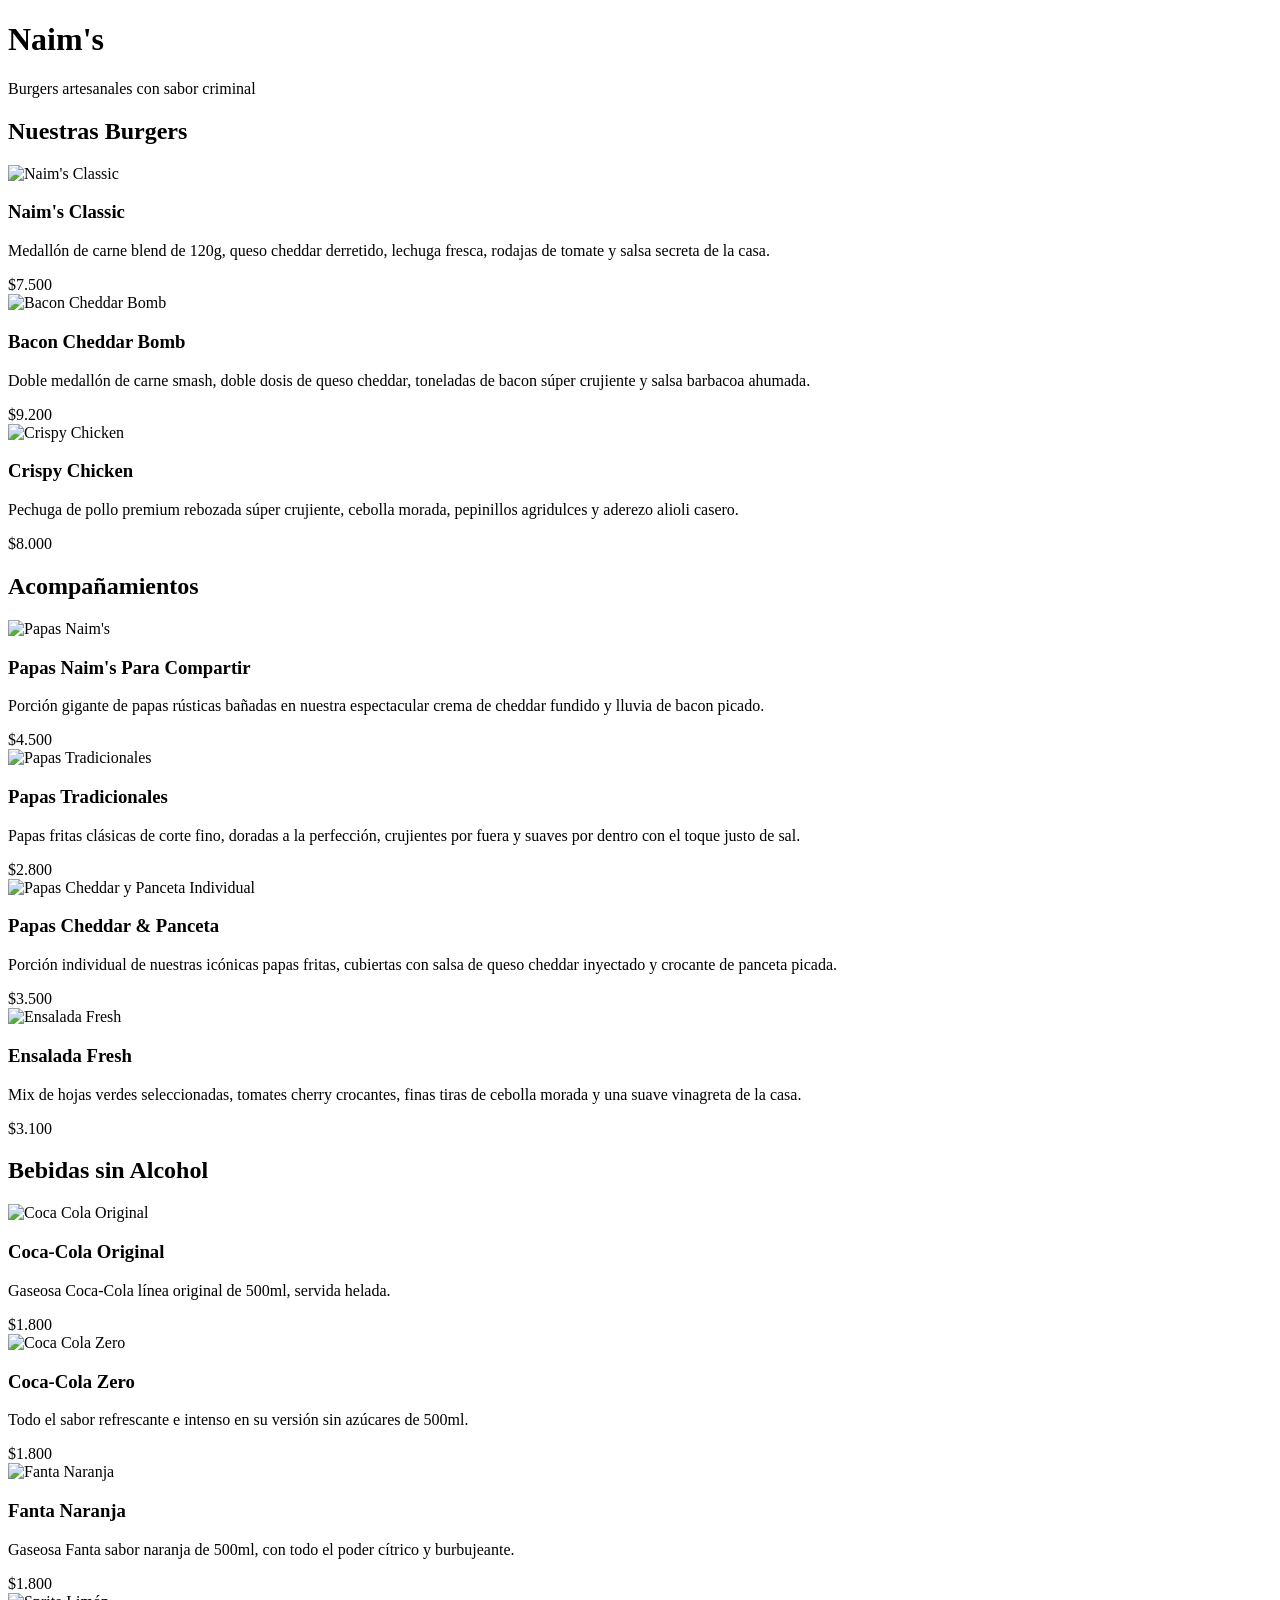
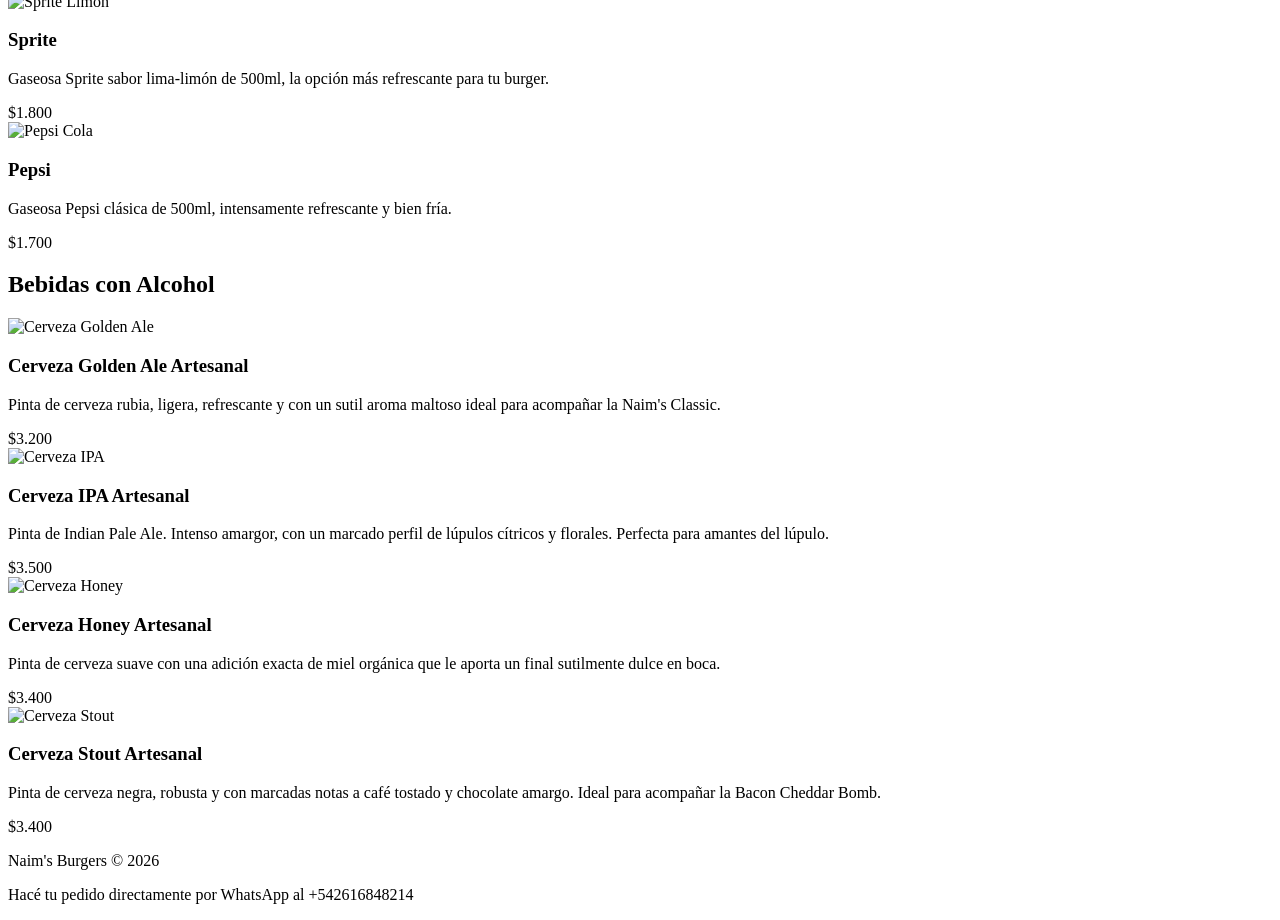
==== commit a158a729: "Add files via upload" ====
--- a/index.html
+++ b/index.html
@@ -207,4 +207,4 @@
     </footer>
 
 </body>
-</html>
+</html>
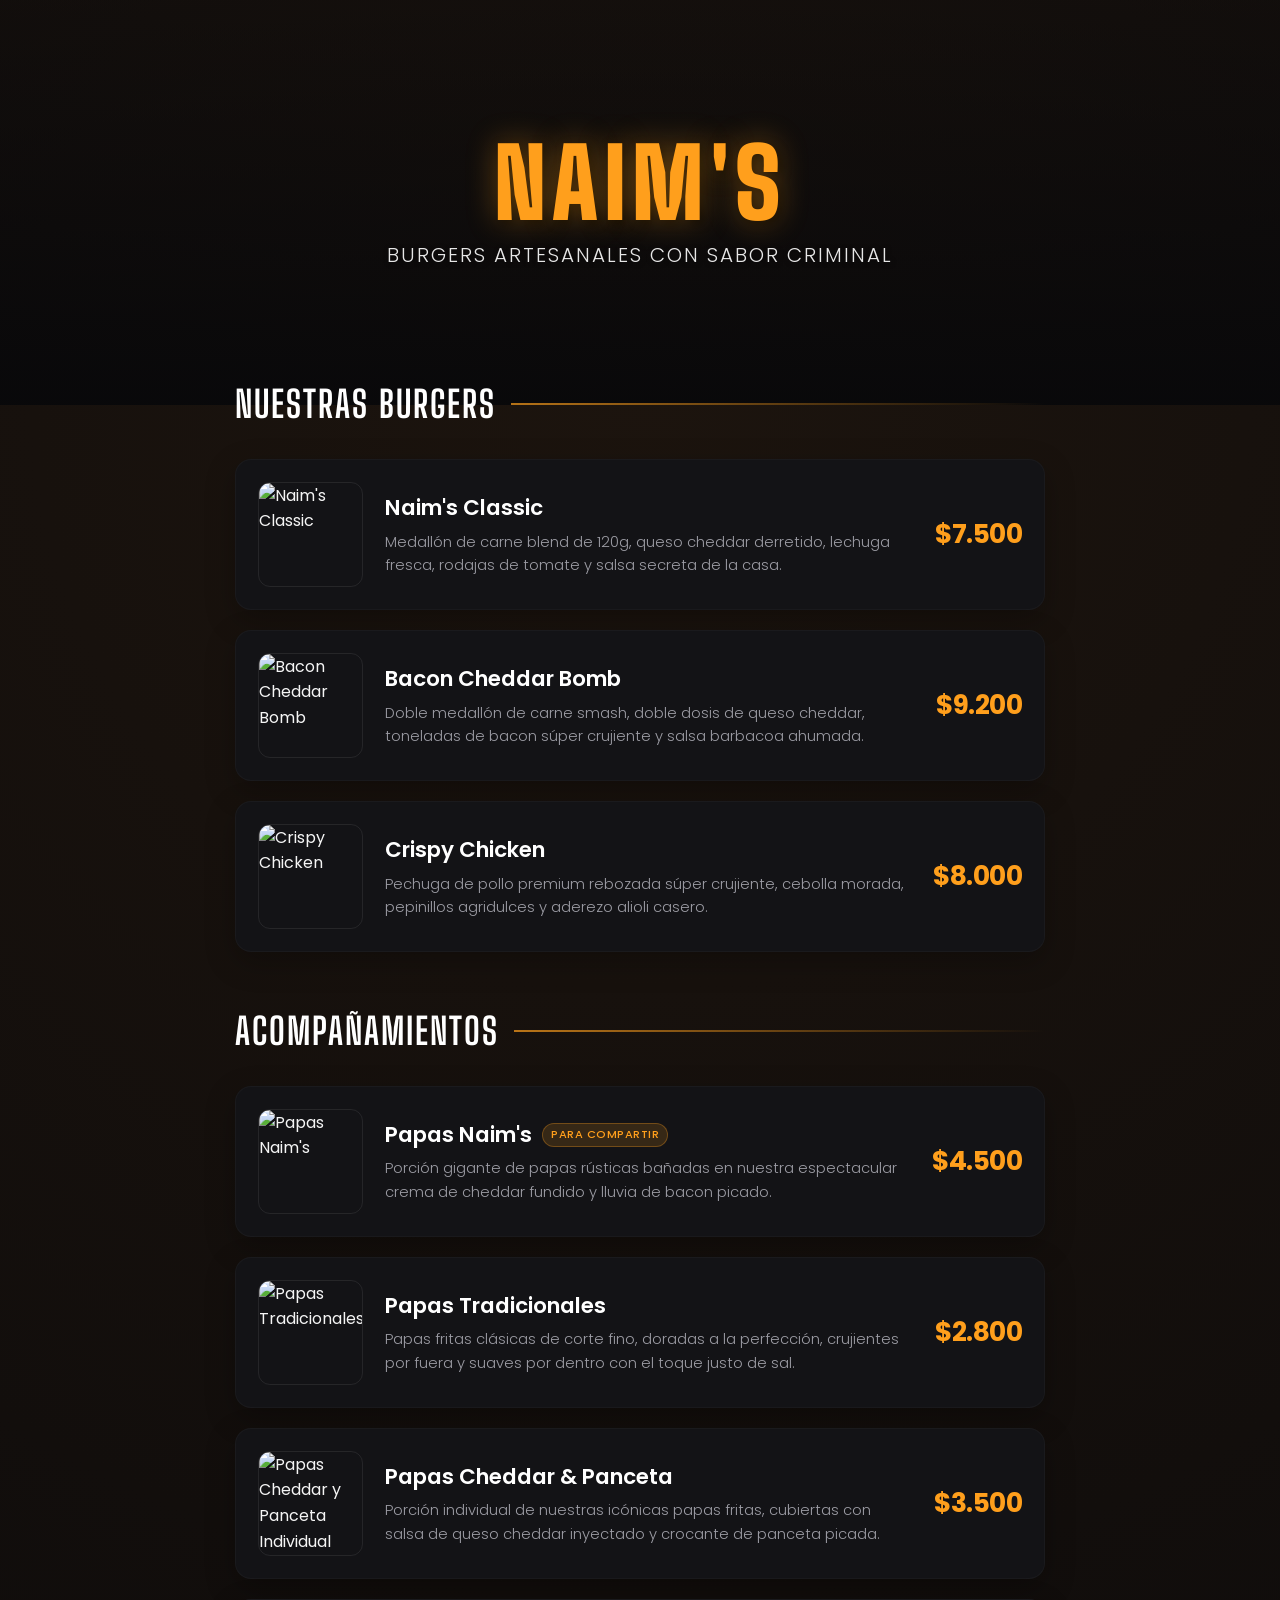
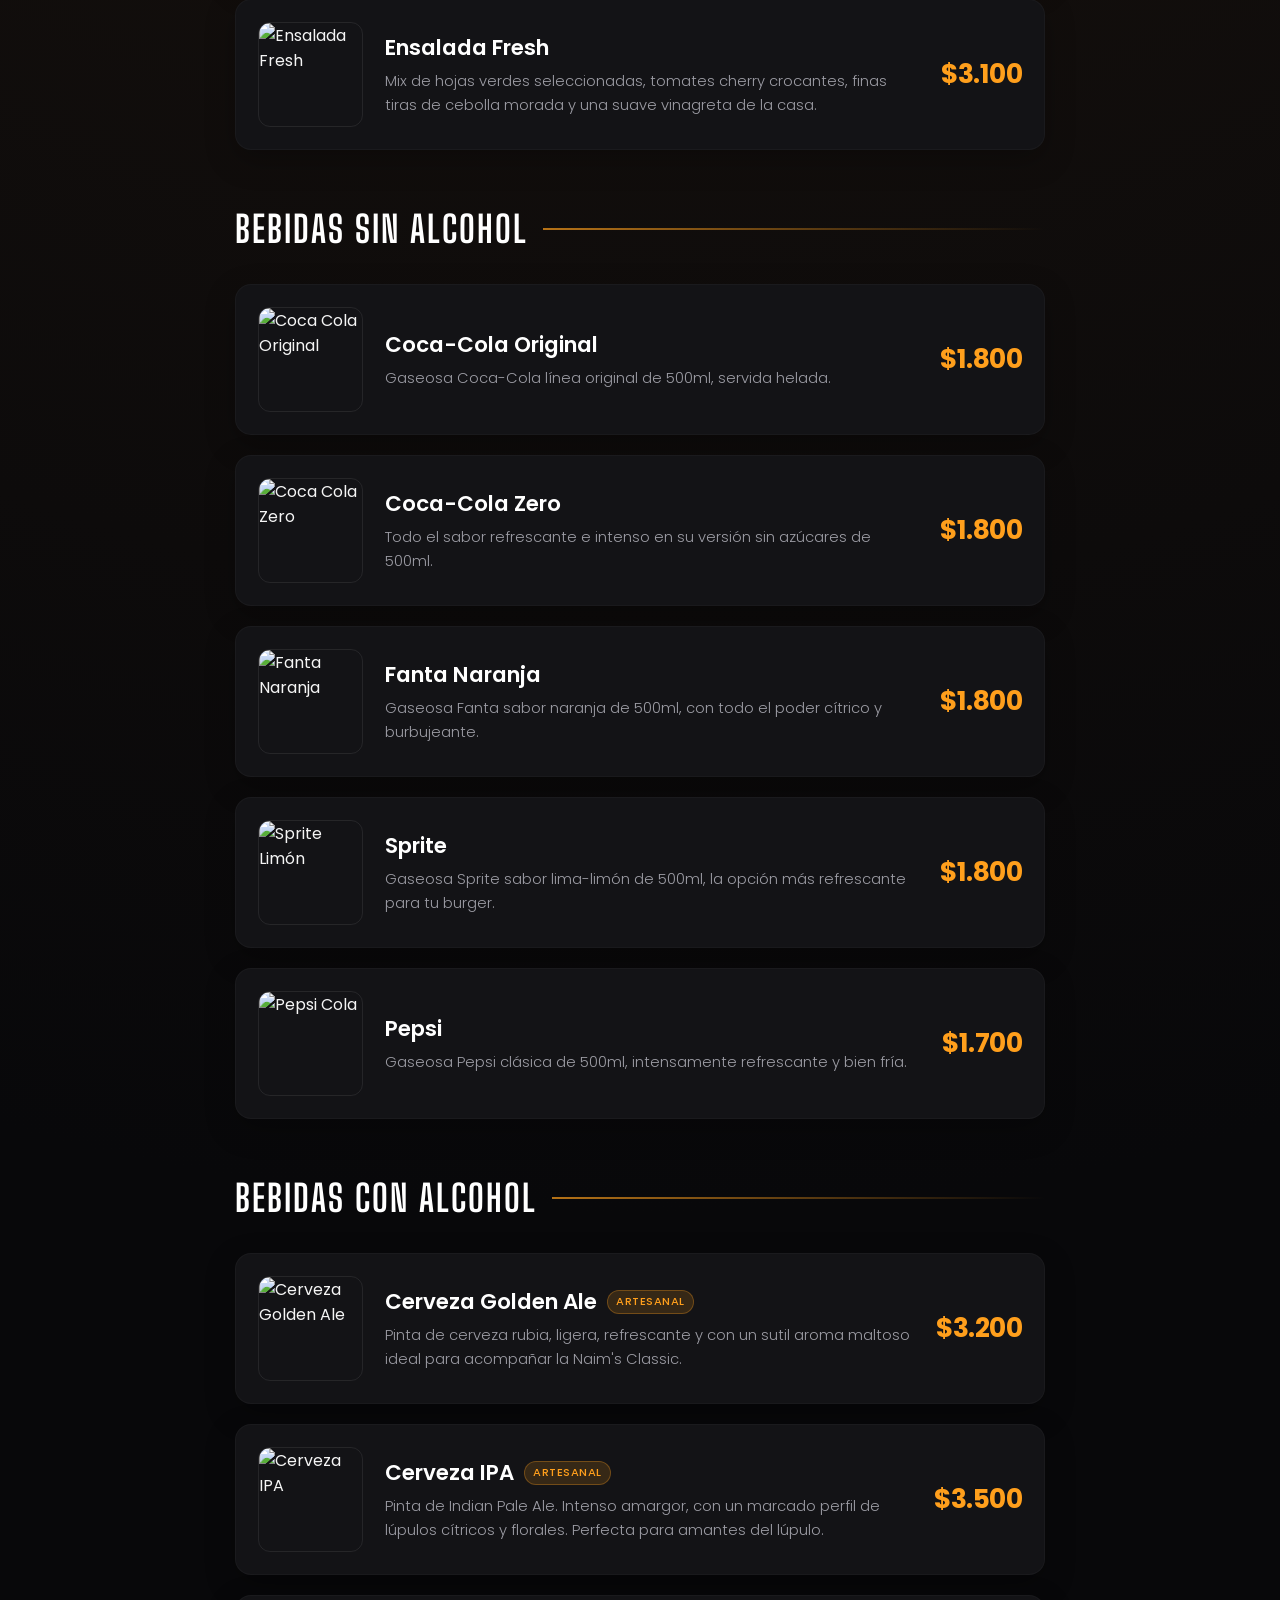
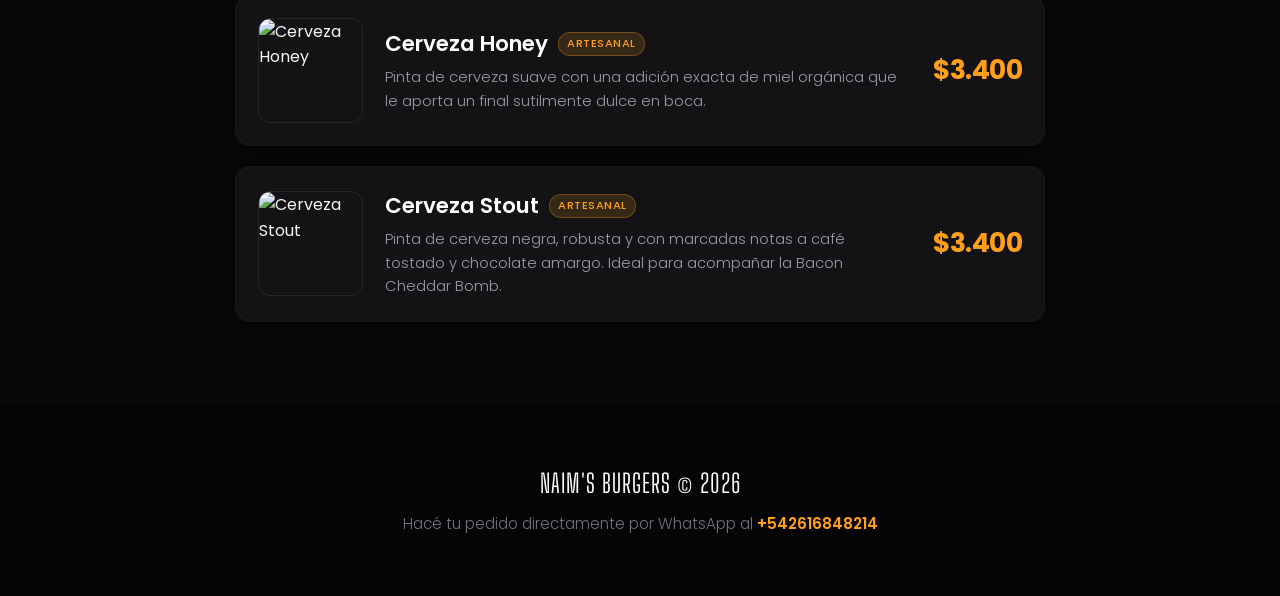
==== commit cf4823b8: "Update index.html" ====
--- a/index.html
+++ b/index.html
@@ -9,7 +9,7 @@
     <link rel="preconnect" href="https://fonts.gstatic.com" crossorigin>
     <link href="https://fonts.googleapis.com/css2?family=Big+Shoulders+Display:wght@800;900&family=Poppins:wght@300;400;600;700&display=swap" rel="stylesheet">
     <!-- Tu archivo de estilos -->
-    <link rel="stylesheet" href="../estilos/index.css">
+    <link rel="stylesheet" href="index.css">
 </head>
 <body>
 
@@ -207,4 +207,4 @@
     </footer>
 
 </body>
-</html>+</html>
--- a/index.css
+++ b/index.css
@@ -0,0 +1,267 @@
+/* ==========================================================================
+   1. RESET, CONFIGURACIÓN Y TIPOGRAFÍA
+   ========================================================================== */
+* {
+    margin: 0;
+    padding: 0;
+    box-sizing: border-box;
+}
+
+body {
+    background-color: #08080a;
+    /* Fondo con una atmósfera nocturna muy sutil */
+    background-image: radial-gradient(circle at 50% 10%, #1c140e 0%, #08080a 70%);
+    color: #f5f5f5;
+    font-family: 'Poppins', sans-serif;
+    line-height: 1.6;
+    -webkit-font-smoothing: antialiased;
+}
+
+/* ==========================================================================
+   2. ENCABEZADO PREMIUM (HERO BANNER)
+   ========================================================================== */
+header {
+    height: 45vh;
+    min-height: 320px;
+    display: flex;
+    align-items: center;
+    justify-content: center;
+    text-align: center;
+    background: url('https://images.unsplash.com/photo-1550547660-d9450f859349?q=80&w=1200') no-repeat center center/cover;
+    position: relative;
+    padding: 20px;
+}
+
+/* Capa oscura superpuesta para que el título resalte con fuerza */
+.header-overlay {
+    position: absolute;
+    top: 0;
+    left: 0;
+    width: 100%;
+    height: 100%;
+    background: linear-gradient(to bottom, rgba(8, 8, 10, 0.3) 0%, rgba(8, 8, 10, 0.95) 100%);
+    z-index: 1;
+}
+
+.header-content {
+    position: relative;
+    z-index: 2;
+}
+
+header h1 {
+    font-family: 'Big Shoulders Display', sans-serif;
+    font-size: 6rem;
+    font-weight: 900;
+    color: #ff9f1c;
+    text-transform: uppercase;
+    letter-spacing: 6px;
+    line-height: 1;
+    text-shadow: 0 0 30px rgba(255, 159, 28, 0.4), 3px 3px 10px rgba(0, 0, 0, 0.9);
+    margin-bottom: 8px;
+}
+
+.slogan {
+    font-size: 1.25rem;
+    color: #ffffff;
+    font-weight: 300;
+    letter-spacing: 2px;
+    text-transform: uppercase;
+    opacity: 0.9;
+    text-shadow: 1px 1px 5px rgba(0,0,0,0.5);
+}
+
+/* ==========================================================================
+   3. SECCIONES Y CATEGORÍAS DEL MENÚ
+   ========================================================================== */
+.menu-container {
+    max-width: 850px;
+    margin: -30px auto 80px auto; /* Sube un poco sobre el banner para un look moderno */
+    padding: 0 20px;
+    position: relative;
+    z-index: 3;
+}
+
+.menu-section {
+    margin-bottom: 50px;
+}
+
+/* Títulos de las categorías (Hamburguesas, Bebidas, etc.) */
+.section-title {
+    font-family: 'Big Shoulders Display', sans-serif;
+    font-size: 2.3rem;
+    color: #ffffff;
+    text-transform: uppercase;
+    letter-spacing: 2px;
+    margin-bottom: 25px;
+    display: flex;
+    align-items: center;
+    gap: 15px;
+}
+
+/* Línea estética dorada al lado de cada título de categoría */
+.section-title::after {
+    content: '';
+    flex-grow: 1;
+    height: 2px;
+    background: linear-gradient(to right, #ff9f1c, rgba(255, 159, 28, 0));
+    opacity: 0.7;
+}
+
+.menu-grid {
+    display: flex;
+    flex-direction: column;
+    gap: 20px;
+}
+
+/* ==========================================================================
+   4. TARJETAS DEL MENÚ (DISEÑO FLOTANTE)
+   ========================================================================== */
+.menu-item {
+    background: #131316;
+    padding: 22px;
+    border-radius: 16px;
+    border: 1px solid rgba(255, 255, 255, 0.03);
+    display: flex;
+    justify-content: space-between;
+    align-items: center;
+    box-shadow: 0 10px 30px rgba(0, 0, 0, 0.25);
+    transition: all 0.35s cubic-bezier(0.25, 1, 0.5, 1);
+}
+
+/* Efectos al pasar el cursor */
+.menu-item:hover {
+    transform: translateY(-4px);
+    background: #18181c;
+    border-color: rgba(255, 159, 28, 0.25);
+    box-shadow: 0 15px 35px rgba(255, 159, 28, 0.08), 0 5px 15px rgba(0, 0, 0, 0.4);
+    cursor: pointer;
+}
+
+/* ==========================================================================
+   5. DETALLES INTERNOS (FOTOS, TEXTO, PRECIO)
+   ========================================================================== */
+.burger-img {
+    width: 105px;
+    height: 105px;
+    object-fit: cover;
+    border-radius: 12px;
+    margin-right: 22px;
+    border: 1px solid rgba(255, 255, 255, 0.08);
+    flex-shrink: 0;
+    transition: transform 0.35s ease;
+}
+
+.menu-item:hover .burger-img {
+    transform: scale(1.05);
+    border-color: #ff9f1c;
+}
+
+.item-info {
+    flex-grow: 1;
+}
+
+.item-info h3 {
+    font-size: 1.35rem;
+    color: #ffffff;
+    font-weight: 600;
+    margin-bottom: 5px;
+    display: flex;
+    align-items: center;
+    gap: 10px;
+}
+
+/* Etiqueta especial "Para compartir" */
+.badge {
+    font-size: 0.7rem;
+    background: rgba(255, 159, 28, 0.15);
+    color: #ff9f1c;
+    padding: 2px 8px;
+    border-radius: 20px;
+    font-weight: 500;
+    text-transform: uppercase;
+    letter-spacing: 0.5px;
+    border: 1px solid rgba(255, 159, 28, 0.3);
+}
+
+.item-info p {
+    color: #9c9ca4;
+    font-size: 0.92rem;
+    padding-right: 25px;
+    font-weight: 300;
+}
+
+.price {
+    font-size: 1.65rem;
+    font-weight: 700;
+    color: #ff9f1c;
+    letter-spacing: -0.5px;
+    white-space: nowrap;
+}
+
+/* ==========================================================================
+   6. FOOTER ESTILIZADO
+   ========================================================================== */
+footer {
+    text-align: center;
+    padding: 60px 20px;
+    background-color: #050507;
+    border-top: 1px solid rgba(255, 255, 255, 0.02);
+}
+
+.footer-brand {
+    font-family: 'Big Shoulders Display', sans-serif;
+    font-size: 1.6rem;
+    color: #ffffff;
+    letter-spacing: 1px;
+    text-transform: uppercase;
+    margin-bottom: 8px;
+}
+
+.footer-contact {
+    color: #72727a;
+    font-size: 0.95rem;
+    font-weight: 300;
+}
+
+.footer-contact span {
+    color: #ff9f1c;
+    font-weight: 600;
+}
+
+/* ==========================================================================
+   7. ADAPTACIÓN PARA DISPOSITIVOS MÓVILES (CELULARES)
+   ========================================================================== */
+@media (max-width: 650px) {
+    header h1 {
+        font-size: 4rem;
+    }
+    
+    .slogan {
+        font-size: 1rem;
+    }
+
+    .menu-container {
+        margin-top: -10px;
+    }
+
+    .menu-item {
+        flex-direction: column;
+        text-align: center;
+        padding: 25px 15px;
+        gap: 15px;
+    }
+
+    .burger-img {
+        margin-right: 0;
+        width: 130px;
+        height: 130px;
+    }
+
+    .item-info p {
+        padding-right: 0;
+    }
+
+    .price {
+        font-size: 1.75rem;
+    }
+}
